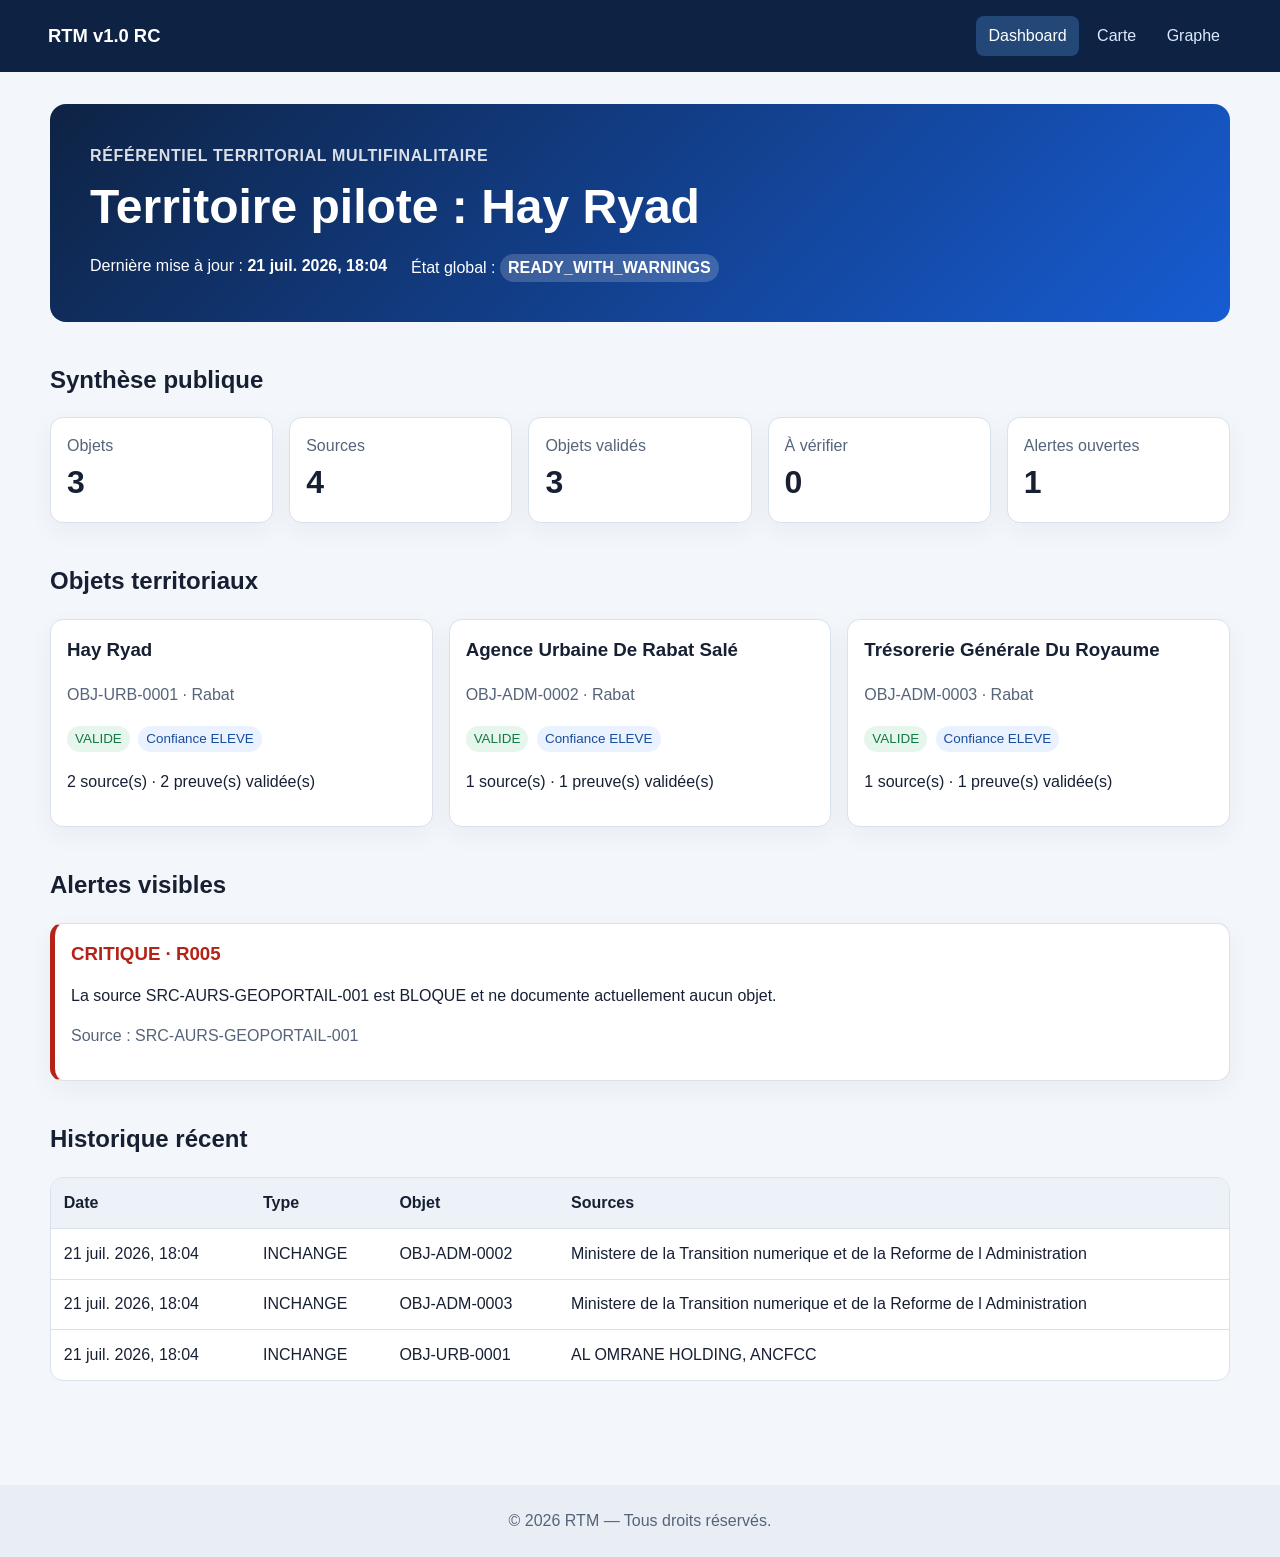
==== public/index.html @ e97866cd "release: RTM v1.0 RC pilot deployment" ====
<!doctype html>
<html lang="fr">
<head>
  <meta charset="utf-8">
  <meta name="viewport" content="width=device-width, initial-scale=1">
  <meta name="description" content="Tableau de bord public du RTM v1.0 RC pour le territoire pilote Hay Ryad.">
  <title>RTM v1.0 RC — Tableau de bord</title>
  <link rel="icon" href="data:,">
  <link rel="stylesheet" href="assets/styles.css">
  <script src="assets/app.js" defer></script>
</head>
<body data-page="dashboard">
  <header class="site-header">
    <a class="brand" href="index.html" aria-label="Accueil RTM">RTM v1.0 RC</a>
    <nav aria-label="Navigation principale">
      <a aria-current="page" href="index.html">Dashboard</a>
      <a href="map.html">Carte</a>
      <a href="relations.html">Graphe</a>
    </nav>
  </header>
  <main>
    <section class="hero">
      <p class="eyebrow">Référentiel Territorial Multifinalitaire</p>
      <h1>Territoire pilote : Hay Ryad</h1>
      <div class="meta-line">
        <span>Dernière mise à jour : <strong id="last-updated">Chargement…</strong></span>
        <span>État global : <strong id="global-status" class="status">Chargement…</strong></span>
      </div>
    </section>

    <section aria-labelledby="summary-title">
      <h2 id="summary-title">Synthèse publique</h2>
      <div id="metrics" class="metric-grid" aria-live="polite"></div>
    </section>

    <section aria-labelledby="objects-title">
      <h2 id="objects-title">Objets territoriaux</h2>
      <div id="objects" class="object-grid" aria-live="polite"></div>
    </section>

    <section aria-labelledby="alerts-title">
      <h2 id="alerts-title">Alertes visibles</h2>
      <div id="alerts" aria-live="polite"></div>
    </section>

    <section aria-labelledby="history-title">
      <h2 id="history-title">Historique récent</h2>
      <div class="table-wrap">
        <table>
          <thead><tr><th>Date</th><th>Type</th><th>Objet</th><th>Sources</th></tr></thead>
          <tbody id="history"></tbody>
        </table>
      </div>
    </section>
  </main>
  <footer>© 2026 RTM — Tous droits réservés.</footer>
</body>
</html>
---- public/assets/styles.css ----
:root {
  color-scheme: light;
  --ink: #172033;
  --muted: #56647a;
  --surface: #ffffff;
  --canvas: #f3f6fa;
  --line: #d9e1ec;
  --brand: #175cd3;
  --brand-soft: #eaf2ff;
  --good: #117a43;
  --warn: #a15c00;
  --critical: #b42318;
  font-family: "Segoe UI", Arial, sans-serif;
}

* { box-sizing: border-box; }
body { margin: 0; color: var(--ink); background: var(--canvas); line-height: 1.5; }
a { color: var(--brand); }
.site-header { display: flex; justify-content: space-between; align-items: center; gap: 1rem; padding: 1rem clamp(1rem, 4vw, 3rem); background: #0e2344; color: #fff; }
.brand { color: #fff; font-size: 1.15rem; font-weight: 800; text-decoration: none; }
nav { display: flex; gap: .4rem; flex-wrap: wrap; }
nav a { color: #dce9ff; padding: .5rem .75rem; border-radius: .5rem; text-decoration: none; }
nav a:hover, nav a[aria-current="page"] { color: #fff; background: #234877; }
main { width: min(1180px, calc(100% - 2rem)); margin: 0 auto; padding: 2rem 0 4rem; }
section { margin-bottom: 2.5rem; }
.hero { padding: clamp(1.4rem, 4vw, 2.5rem); background: linear-gradient(135deg, #0e2344, #175cd3); color: #fff; border-radius: 1rem; }
.hero.compact { padding-block: 1.5rem; }
.hero h1 { margin: .2rem 0 .7rem; font-size: clamp(1.8rem, 4vw, 3rem); }
.hero p { max-width: 780px; }
.eyebrow { margin: 0; font-weight: 700; letter-spacing: .04em; text-transform: uppercase; opacity: .85; }
.meta-line { display: flex; gap: .75rem 1.5rem; flex-wrap: wrap; }
.status { display: inline-block; padding: .1rem .5rem; border-radius: 999px; background: rgba(255,255,255,.18); }
.metric-grid, .object-grid { display: grid; grid-template-columns: repeat(auto-fit, minmax(190px, 1fr)); gap: 1rem; }
.metric, .object-card, .alert, .relation-card, .detail-panel { background: var(--surface); border: 1px solid var(--line); border-radius: .8rem; padding: 1rem; box-shadow: 0 8px 24px rgba(30,55,90,.05); }
.metric strong { display: block; font-size: 2rem; }
.metric span, .muted { color: var(--muted); }
.object-card h3, .relation-card h3 { margin-top: 0; }
.tag { display: inline-block; margin: .15rem .25rem .15rem 0; padding: .2rem .5rem; border-radius: 999px; background: var(--brand-soft); color: #174d9b; font-size: .84rem; }
.tag.good { background: #e6f6ed; color: var(--good); }
.alert { border-left: .35rem solid var(--critical); }
.alert h3 { margin: 0 0 .35rem; color: var(--critical); }
.table-wrap { overflow-x: auto; background: var(--surface); border: 1px solid var(--line); border-radius: .8rem; }
table { width: 100%; border-collapse: collapse; }
th, td { text-align: left; padding: .8rem; border-bottom: 1px solid var(--line); vertical-align: top; }
th { background: #edf2f8; }
tr:last-child td { border-bottom: 0; }
.map-shell { min-height: 520px; padding: 1rem; background: var(--surface); border: 1px solid var(--line); border-radius: .8rem; overflow: auto; }
.map-shell svg { display: block; width: 100%; min-width: 680px; height: auto; }
.map-marker { cursor: pointer; }
.map-marker:focus circle, .map-marker:hover circle { stroke: #0e2344; stroke-width: 4; }
.detail-panel { margin-top: 1rem; min-height: 5rem; white-space: pre-line; }
.relations-list { display: grid; gap: 1rem; }
.relation-flow { display: flex; align-items: center; gap: .65rem; flex-wrap: wrap; margin: .8rem 0; }
.node { padding: .65rem .8rem; border: 1px solid #bdd2f2; border-radius: .6rem; background: var(--brand-soft); }
.arrow { color: var(--muted); font-weight: 700; }
.source-list { margin: .6rem 0 0; padding-left: 1.2rem; }
.error { color: var(--critical); font-weight: 700; }
.sr-only { position: absolute; width: 1px; height: 1px; padding: 0; margin: -1px; overflow: hidden; clip: rect(0,0,0,0); white-space: nowrap; border: 0; }
footer { padding: 1.5rem; text-align: center; color: var(--muted); background: #e9eef5; }
@media (max-width: 640px) {
  .site-header { align-items: flex-start; flex-direction: column; }
  main { width: min(100% - 1rem, 1180px); padding-top: 1rem; }
}
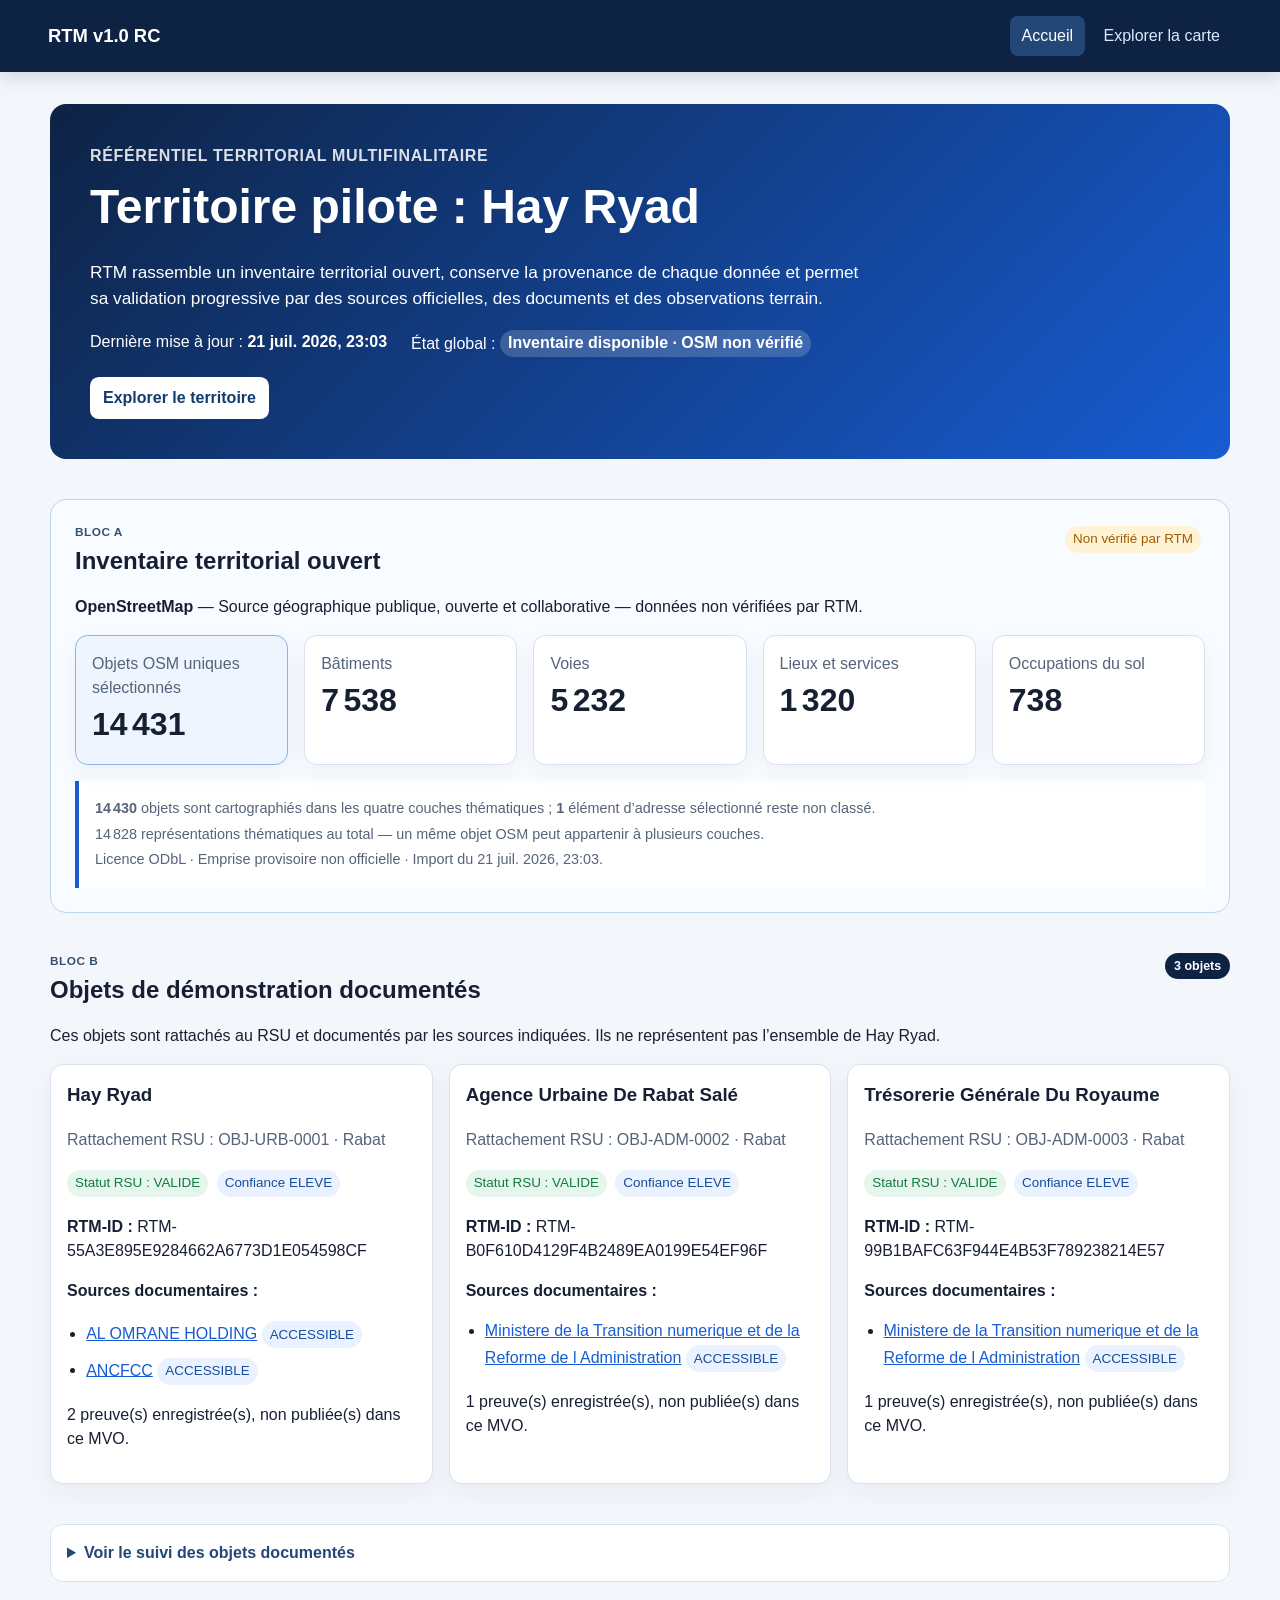
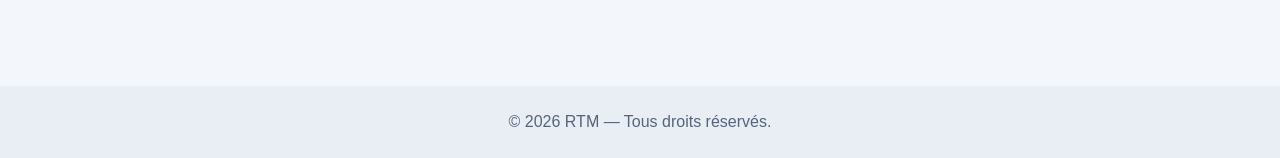
==== commit 94bb3eb6: "fix: harmonize RTM public MVO" ====
--- a/public/index.html
+++ b/public/index.html
@@ -3,7 +3,7 @@
 <head>
   <meta charset="utf-8">
   <meta name="viewport" content="width=device-width, initial-scale=1">
-  <meta name="description" content="Tableau de bord public du RTM v1.0 RC pour le territoire pilote Hay Ryad.">
+  <meta name="description" content="Inventaire territorial ouvert et objets RTM documentés pour le territoire pilote Hay Ryad.">
   <title>RTM v1.0 RC — Tableau de bord</title>
   <link rel="icon" href="data:,">
   <link rel="stylesheet" href="assets/styles.css">
@@ -13,45 +13,65 @@
   <header class="site-header">
     <a class="brand" href="index.html" aria-label="Accueil RTM">RTM v1.0 RC</a>
     <nav aria-label="Navigation principale">
-      <a aria-current="page" href="index.html">Dashboard</a>
-      <a href="map.html">Carte</a>
-      <a href="relations.html">Graphe</a>
+      <a aria-current="page" href="index.html">Accueil</a>
+      <a href="map.html">Explorer la carte</a>
     </nav>
   </header>
   <main>
     <section class="hero">
       <p class="eyebrow">Référentiel Territorial Multifinalitaire</p>
       <h1>Territoire pilote : Hay Ryad</h1>
+      <p class="hero-intro">RTM rassemble un inventaire territorial ouvert, conserve la provenance de chaque donnée et permet sa validation progressive par des sources officielles, des documents et des observations terrain.</p>
       <div class="meta-line">
         <span>Dernière mise à jour : <strong id="last-updated">Chargement…</strong></span>
         <span>État global : <strong id="global-status" class="status">Chargement…</strong></span>
       </div>
+      <p class="hero-action"><a class="button light" href="map.html">Explorer le territoire</a></p>
     </section>
 
-    <section aria-labelledby="summary-title">
-      <h2 id="summary-title">Synthèse publique</h2>
-      <div id="metrics" class="metric-grid" aria-live="polite"></div>
+    <section class="inventory-section" aria-labelledby="inventory-title">
+      <div class="section-heading">
+        <div>
+          <p class="eyebrow dark">Bloc A</p>
+          <h2 id="inventory-title">Inventaire territorial ouvert</h2>
+        </div>
+        <span class="tag warn">Non vérifié par RTM</span>
+      </div>
+      <p><strong>OpenStreetMap</strong> — Source géographique publique, ouverte et collaborative — données non vérifiées par RTM.</p>
+      <div id="inventory-metrics" class="metric-grid inventory-metrics" aria-live="polite"></div>
+      <div id="inventory-method" class="method-note" aria-live="polite"></div>
     </section>
 
     <section aria-labelledby="objects-title">
-      <h2 id="objects-title">Objets territoriaux</h2>
+      <div class="section-heading">
+        <div>
+          <p class="eyebrow dark">Bloc B</p>
+          <h2 id="objects-title">Objets de démonstration documentés</h2>
+        </div>
+        <strong id="documented-count" class="count-badge">0 objet</strong>
+      </div>
+      <p>Ces objets sont rattachés au RSU et documentés par les sources indiquées. Ils ne représentent pas l’ensemble de Hay Ryad.</p>
       <div id="objects" class="object-grid" aria-live="polite"></div>
     </section>
 
-    <section aria-labelledby="alerts-title">
-      <h2 id="alerts-title">Alertes visibles</h2>
-      <div id="alerts" aria-live="polite"></div>
-    </section>
-
-    <section aria-labelledby="history-title">
-      <h2 id="history-title">Historique récent</h2>
-      <div class="table-wrap">
-        <table>
-          <thead><tr><th>Date</th><th>Type</th><th>Objet</th><th>Sources</th></tr></thead>
-          <tbody id="history"></tbody>
-        </table>
+    <details class="secondary-disclosure">
+      <summary>Voir le suivi des objets documentés</summary>
+      <div class="secondary-content">
+        <section aria-labelledby="alerts-title">
+          <h2 id="alerts-title">Alertes visibles</h2>
+          <div id="alerts" aria-live="polite"></div>
+        </section>
+        <section aria-labelledby="history-title">
+          <h2 id="history-title">Historique récent</h2>
+          <div class="table-wrap">
+            <table>
+              <thead><tr><th>Date</th><th>Type</th><th>Objet</th><th>Sources</th></tr></thead>
+              <tbody id="history"></tbody>
+            </table>
+          </div>
+        </section>
       </div>
-    </section>
+    </details>
   </main>
   <footer>© 2026 RTM — Tous droits réservés.</footer>
 </body>
--- a/public/assets/styles.css
+++ b/public/assets/styles.css
@@ -16,7 +16,7 @@
 * { box-sizing: border-box; }
 body { margin: 0; color: var(--ink); background: var(--canvas); line-height: 1.5; }
 a { color: var(--brand); }
-.site-header { display: flex; justify-content: space-between; align-items: center; gap: 1rem; padding: 1rem clamp(1rem, 4vw, 3rem); background: #0e2344; color: #fff; }
+.site-header { position: relative; z-index: 1001; display: flex; justify-content: space-between; align-items: center; gap: 1rem; padding: 1rem clamp(1rem, 4vw, 3rem); background: #0e2344; color: #fff; box-shadow: 0 4px 18px rgba(14,35,68,.16); }
 .brand { color: #fff; font-size: 1.15rem; font-weight: 800; text-decoration: none; }
 nav { display: flex; gap: .4rem; flex-wrap: wrap; }
 nav a { color: #dce9ff; padding: .5rem .75rem; border-radius: .5rem; text-decoration: none; }
@@ -27,16 +27,20 @@
 .hero.compact { padding-block: 1.5rem; }
 .hero h1 { margin: .2rem 0 .7rem; font-size: clamp(1.8rem, 4vw, 3rem); }
 .hero p { max-width: 780px; }
+.hero-intro { font-size: 1.08rem; }
+.hero-action { margin: 1.25rem 0 0; }
 .eyebrow { margin: 0; font-weight: 700; letter-spacing: .04em; text-transform: uppercase; opacity: .85; }
 .meta-line { display: flex; gap: .75rem 1.5rem; flex-wrap: wrap; }
 .status { display: inline-block; padding: .1rem .5rem; border-radius: 999px; background: rgba(255,255,255,.18); }
 .metric-grid, .object-grid { display: grid; grid-template-columns: repeat(auto-fit, minmax(190px, 1fr)); gap: 1rem; }
 .metric, .object-card, .alert, .relation-card, .detail-panel { background: var(--surface); border: 1px solid var(--line); border-radius: .8rem; padding: 1rem; box-shadow: 0 8px 24px rgba(30,55,90,.05); }
+.object-card { overflow-wrap: anywhere; }
 .metric strong { display: block; font-size: 2rem; }
 .metric span, .muted { color: var(--muted); }
 .object-card h3, .relation-card h3 { margin-top: 0; }
 .tag { display: inline-block; margin: .15rem .25rem .15rem 0; padding: .2rem .5rem; border-radius: 999px; background: var(--brand-soft); color: #174d9b; font-size: .84rem; }
 .tag.good { background: #e6f6ed; color: var(--good); }
+.tag.warn { background: #fff3d6; color: var(--warn); }
 .alert { border-left: .35rem solid var(--critical); }
 .alert h3 { margin: 0 0 .35rem; color: var(--critical); }
 .table-wrap { overflow-x: auto; background: var(--surface); border: 1px solid var(--line); border-radius: .8rem; }
@@ -44,20 +48,96 @@
 th, td { text-align: left; padding: .8rem; border-bottom: 1px solid var(--line); vertical-align: top; }
 th { background: #edf2f8; }
 tr:last-child td { border-bottom: 0; }
-.map-shell { min-height: 520px; padding: 1rem; background: var(--surface); border: 1px solid var(--line); border-radius: .8rem; overflow: auto; }
-.map-shell svg { display: block; width: 100%; min-width: 680px; height: auto; }
-.map-marker { cursor: pointer; }
-.map-marker:focus circle, .map-marker:hover circle { stroke: #0e2344; stroke-width: 4; }
-.detail-panel { margin-top: 1rem; min-height: 5rem; white-space: pre-line; }
+.map-hero { margin-bottom: 1.25rem; }
+.map-source-note { margin: 1rem 0 0; padding: .75rem .9rem; border-left: .3rem solid #9cc2ff; background: rgba(255,255,255,.1); }
+.map-disclaimer { margin: 1rem 0 0; padding: .75rem .9rem; border: 1px solid rgba(255,255,255,.35); border-radius: .7rem; background: rgba(255,255,255,.12); }
+.map-workspace { display: grid; grid-template-columns: minmax(260px, 310px) minmax(0, 1fr); grid-template-areas: "controls stage" "details stage"; gap: 1rem; align-items: start; }
+.map-panel { grid-area: controls; background: var(--surface); border: 1px solid var(--line); border-radius: .85rem; box-shadow: 0 8px 24px rgba(30,55,90,.05); overflow: hidden; }
+.map-panel > summary { display: none; padding: .9rem 1rem; cursor: pointer; font-weight: 750; }
+.map-panel-content { padding: 1rem; }
+.panel-heading { display: flex; align-items: flex-start; justify-content: space-between; gap: .75rem; margin-bottom: 1rem; }
+.panel-heading h2 { margin: .1rem 0 0; font-size: 1.15rem; }
+.eyebrow.dark { color: #36506f; font-size: .74rem; opacity: 1; }
+.count-badge { flex: 0 0 auto; padding: .25rem .55rem; border-radius: 999px; background: #0e2344; color: #fff; font-size: .78rem; font-weight: 750; }
+.search-field { display: grid; gap: .35rem; margin-bottom: 1rem; color: var(--muted); font-size: .86rem; font-weight: 650; }
+.search-field input { width: 100%; min-height: 2.7rem; padding: .6rem .7rem; border: 1px solid #b8c5d6; border-radius: .55rem; background: #fff; color: var(--ink); font: inherit; }
+.search-field input:focus { outline: 3px solid rgba(23,92,211,.18); border-color: var(--brand); }
+.search-results { display: grid; gap: .35rem; margin: -.55rem 0 1rem; }
+.search-results:empty { display: none; }
+.search-results p { margin: 0; font-size: .8rem; }
+.search-results button { display: grid; gap: .1rem; width: 100%; padding: .55rem .65rem; border: 1px solid #c8d4e2; border-radius: .55rem; background: #f8fafc; color: var(--ink); font: inherit; text-align: left; cursor: pointer; }
+.search-results button:hover, .search-results button:focus-visible { border-color: var(--brand); background: var(--brand-soft); outline: 0; }
+.search-results button strong { font-size: .82rem; }
+.search-results button span { color: var(--muted); font-size: .72rem; }
+.control-group { display: grid; gap: .45rem; margin: 0 0 1rem; padding: .8rem; border: 1px solid var(--line); border-radius: .65rem; }
+.control-group legend { padding: 0 .35rem; color: #30445f; font-size: .85rem; font-weight: 750; }
+.control-group label { display: flex; align-items: flex-start; gap: .5rem; min-height: 1.6rem; color: #34445d; font-size: .86rem; cursor: pointer; }
+.control-group input { margin-top: .18rem; accent-color: var(--brand); }
+.legend { display: grid; grid-template-columns: 1fr 1fr; gap: .45rem .7rem; font-size: .78rem; color: var(--muted); }
+.legend h3 { grid-column: 1 / -1; margin: 0 0 .2rem; color: var(--ink); font-size: .9rem; }
+.legend span { display: flex; align-items: center; gap: .4rem; }
+.legend-swatch { width: .85rem; height: .85rem; border: 2px solid currentColor; border-radius: .18rem; background: currentColor; opacity: .78; }
+.legend-swatch.rtm { color: #ea580c; border-radius: 50%; }
+.legend-swatch.place { color: #8b5cf6; border-radius: 50%; }
+.legend-swatch.road { height: .2rem; color: #2563eb; border: 0; }
+.legend-swatch.building { color: #94a3b8; }
+.legend-swatch.landuse { color: #65a30d; }
+.legend-swatch.observation { color: #be123c; border-radius: 50%; }
+.map-stage { grid-area: stage; min-width: 0; padding: .65rem; border: 1px solid var(--line); border-radius: .85rem; background: var(--surface); box-shadow: 0 8px 24px rgba(30,55,90,.05); }
+.map-toolbar { display: flex; align-items: center; justify-content: space-between; gap: .75rem; min-height: 2.8rem; padding: 0 .15rem .65rem; }
+.button { min-height: 2.35rem; padding: .5rem .75rem; border: 1px solid transparent; border-radius: .55rem; background: var(--brand); color: #fff; font: inherit; font-weight: 700; cursor: pointer; }
+.button:hover { filter: brightness(.94); }
+.button:focus-visible { outline: 3px solid rgba(23,92,211,.25); outline-offset: 2px; }
+.button.light { display: inline-flex; align-items: center; background: #fff; color: #123b70; text-decoration: none; }
+.button.secondary { border-color: #b9c8da; background: #f8fafc; color: #193656; }
+.map-status { color: var(--muted); font-size: .8rem; text-align: right; }
+.error-text { color: var(--critical); font-weight: 700; }
+.leaflet-map { width: 100%; height: min(72vh, 720px); min-height: 560px; border-radius: .6rem; background: #dce5ec; }
+.leaflet-container { font-family: "Segoe UI", Arial, sans-serif; }
+.leaflet-tooltip { border: 0; border-radius: .4rem; box-shadow: 0 5px 18px rgba(14,35,68,.2); color: var(--ink); font-weight: 650; }
+.map-detail { grid-area: details; min-height: 10rem; margin: 0; overflow-wrap: anywhere; }
+.map-detail h2 { margin: .15rem 0 .65rem; font-size: 1.2rem; }
+.feature-details { display: grid; gap: .55rem; margin: .8rem 0 0; }
+.feature-details div { padding-top: .5rem; border-top: 1px solid var(--line); }
+.feature-details dt { color: var(--muted); font-size: .75rem; font-weight: 750; text-transform: uppercase; letter-spacing: .035em; }
+.feature-details dd { margin: .12rem 0 0; font-size: .88rem; }
 .relations-list { display: grid; gap: 1rem; }
 .relation-flow { display: flex; align-items: center; gap: .65rem; flex-wrap: wrap; margin: .8rem 0; }
 .node { padding: .65rem .8rem; border: 1px solid #bdd2f2; border-radius: .6rem; background: var(--brand-soft); }
 .arrow { color: var(--muted); font-weight: 700; }
 .source-list { margin: .6rem 0 0; padding-left: 1.2rem; }
+.source-list.compact { display: grid; gap: .35rem; }
+.section-heading { display: flex; align-items: flex-start; justify-content: space-between; gap: 1rem; margin-bottom: .7rem; }
+.section-heading h2 { margin: .1rem 0 0; }
+.inventory-section { padding: clamp(1.1rem, 3vw, 1.5rem); border: 1px solid #bfd3ef; border-radius: 1rem; background: #f8fbff; }
+.inventory-metrics .metric:first-child { border-color: #8bb2e9; background: #eef5ff; }
+.method-note { margin-top: 1rem; padding: .8rem 1rem; border-left: .3rem solid var(--brand); background: #fff; color: var(--muted); font-size: .9rem; }
+.method-note p { margin: .25rem 0; }
+.secondary-disclosure { margin-bottom: 2.5rem; border: 1px solid var(--line); border-radius: .8rem; background: var(--surface); }
+.secondary-disclosure > summary { padding: 1rem; color: #234877; font-weight: 750; cursor: pointer; }
+.secondary-content { padding: 0 1rem 1rem; }
+.secondary-content section:last-child { margin-bottom: 0; }
 .error { color: var(--critical); font-weight: 700; }
 .sr-only { position: absolute; width: 1px; height: 1px; padding: 0; margin: -1px; overflow: hidden; clip: rect(0,0,0,0); white-space: nowrap; border: 0; }
 footer { padding: 1.5rem; text-align: center; color: var(--muted); background: #e9eef5; }
 @media (max-width: 640px) {
   .site-header { align-items: flex-start; flex-direction: column; }
   main { width: min(100% - 1rem, 1180px); padding-top: 1rem; }
+  .section-heading { align-items: flex-start; flex-direction: column; }
 }
+
+@media (max-width: 820px) {
+  .map-workspace { grid-template-columns: minmax(0, 1fr); grid-template-areas: "stage" "controls" "details"; }
+  .map-panel > summary { display: list-item; }
+  .map-panel:not([open]) .map-panel-content { display: none; }
+  .leaflet-map { height: 58vh; min-height: 420px; }
+  .map-status { max-width: 55%; }
+}
+
+@media (max-width: 480px) {
+  .hero.compact { padding: 1.15rem; }
+  .map-toolbar { align-items: stretch; flex-direction: column; }
+  .map-status { max-width: none; text-align: left; }
+  .leaflet-map { height: 54vh; min-height: 360px; }
+  .legend { grid-template-columns: 1fr; }
+}
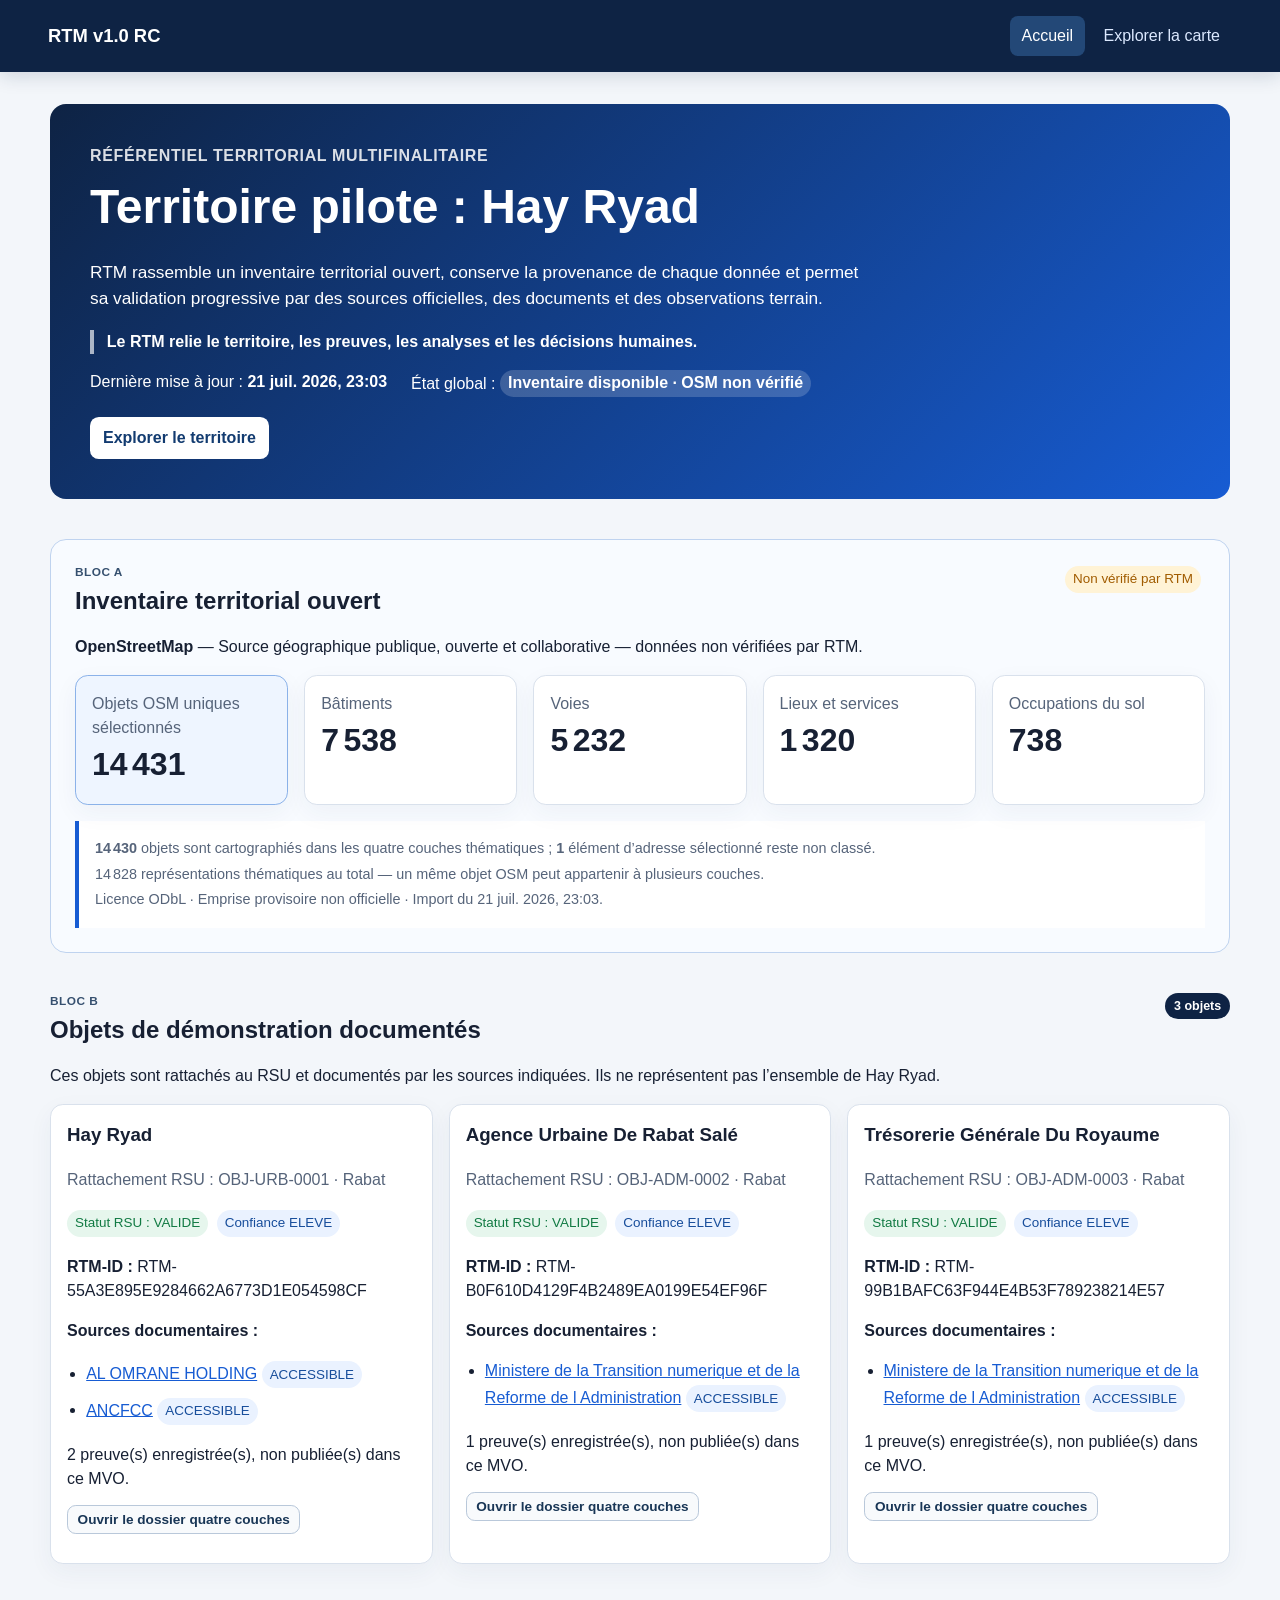
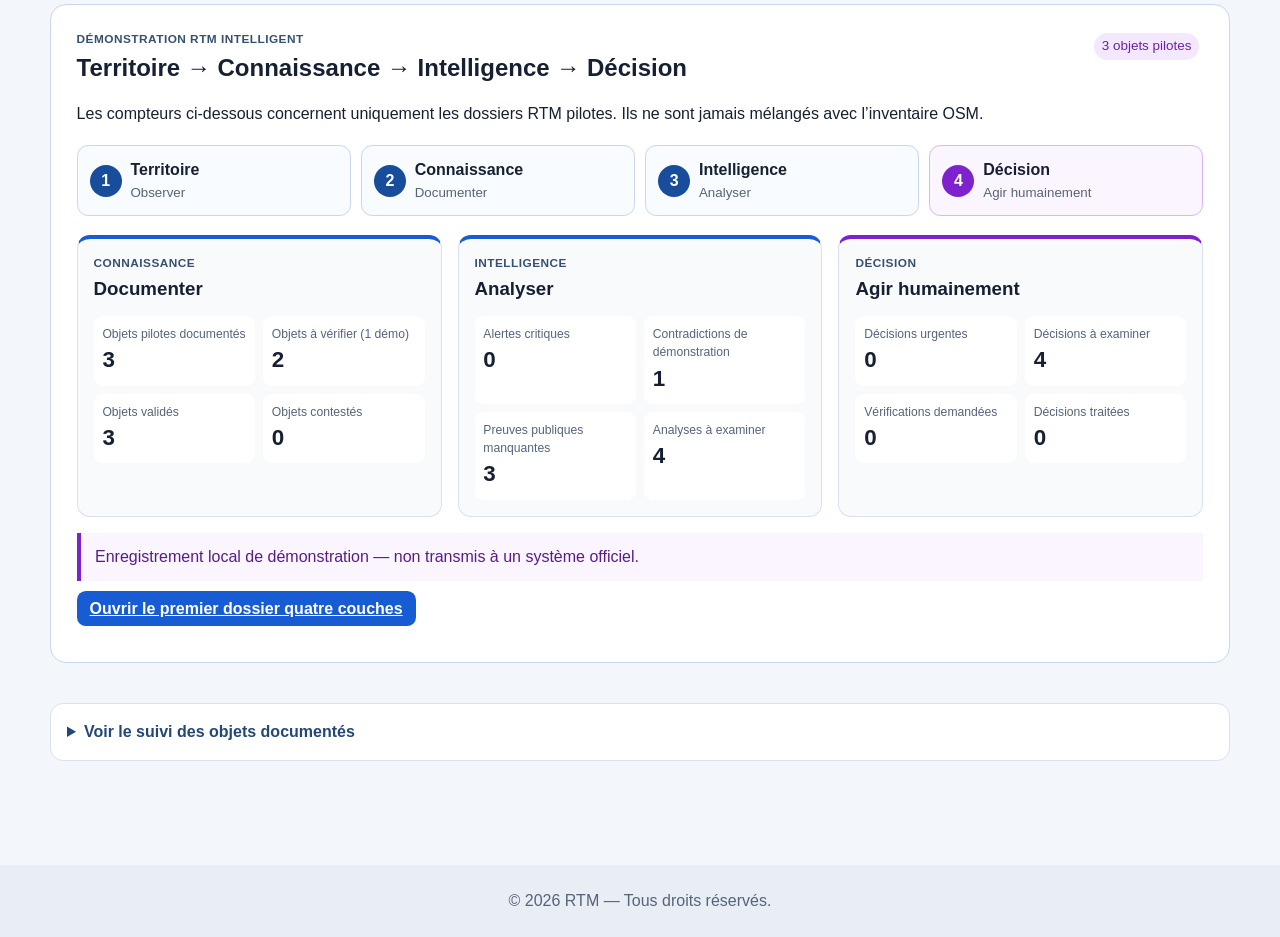
==== commit 622b447a: "feat: add RTM four-layer decision journey" ====
--- a/public/index.html
+++ b/public/index.html
@@ -8,6 +8,7 @@
   <link rel="icon" href="data:,">
   <link rel="stylesheet" href="assets/styles.css">
   <script src="assets/app.js" defer></script>
+  <script src="assets/four-layers.js" defer></script>
 </head>
 <body data-page="dashboard">
   <header class="site-header">
@@ -22,6 +23,7 @@
       <p class="eyebrow">Référentiel Territorial Multifinalitaire</p>
       <h1>Territoire pilote : Hay Ryad</h1>
       <p class="hero-intro">RTM rassemble un inventaire territorial ouvert, conserve la provenance de chaque donnée et permet sa validation progressive par des sources officielles, des documents et des observations terrain.</p>
+      <p class="hero-bridge">Le RTM relie le territoire, les preuves, les analyses et les décisions humaines.</p>
       <div class="meta-line">
         <span>Dernière mise à jour : <strong id="last-updated">Chargement…</strong></span>
         <span>État global : <strong id="global-status" class="status">Chargement…</strong></span>
@@ -54,6 +56,24 @@
       <div id="objects" class="object-grid" aria-live="polite"></div>
     </section>
 
+    <section class="decision-zone" aria-labelledby="decision-zone-title">
+      <div class="section-heading">
+        <div>
+          <p class="eyebrow dark">Démonstration RTM intelligent</p>
+          <h2 id="decision-zone-title">Territoire → Connaissance → Intelligence → Décision</h2>
+        </div>
+        <span class="tag demo">3 objets pilotes</span>
+      </div>
+      <p>Les compteurs ci-dessous concernent uniquement les dossiers RTM pilotes. Ils ne sont jamais mélangés avec l’inventaire OSM.</p>
+      <div class="four-layer-overview" aria-label="Les quatre couches du RTM">
+        <div class="layer-step"><span>1</span><strong>Territoire</strong><small>Observer</small></div>
+        <div class="layer-step"><span>2</span><strong>Connaissance</strong><small>Documenter</small></div>
+        <div class="layer-step"><span>3</span><strong>Intelligence</strong><small>Analyser</small></div>
+        <div class="layer-step human"><span>4</span><strong>Décision</strong><small>Agir humainement</small></div>
+      </div>
+      <div id="four-layer-dashboard" aria-live="polite"><p class="muted">Chargement des dossiers pilotes…</p></div>
+    </section>
+
     <details class="secondary-disclosure">
       <summary>Voir le suivi des objets documentés</summary>
       <div class="secondary-content">
--- a/public/assets/styles.css
+++ b/public/assets/styles.css
@@ -28,6 +28,7 @@
 .hero h1 { margin: .2rem 0 .7rem; font-size: clamp(1.8rem, 4vw, 3rem); }
 .hero p { max-width: 780px; }
 .hero-intro { font-size: 1.08rem; }
+.hero-bridge { padding-left: .8rem; border-left: .25rem solid rgba(255,255,255,.65); font-weight: 700; }
 .hero-action { margin: 1.25rem 0 0; }
 .eyebrow { margin: 0; font-weight: 700; letter-spacing: .04em; text-transform: uppercase; opacity: .85; }
 .meta-line { display: flex; gap: .75rem 1.5rem; flex-wrap: wrap; }
@@ -41,6 +42,8 @@
 .tag { display: inline-block; margin: .15rem .25rem .15rem 0; padding: .2rem .5rem; border-radius: 999px; background: var(--brand-soft); color: #174d9b; font-size: .84rem; }
 .tag.good { background: #e6f6ed; color: var(--good); }
 .tag.warn { background: #fff3d6; color: var(--warn); }
+.tag.critical { background: #feeceb; color: var(--critical); }
+.tag.demo { background: #f3e8ff; color: #6b21a8; }
 .alert { border-left: .35rem solid var(--critical); }
 .alert h3 { margin: 0 0 .35rem; color: var(--critical); }
 .table-wrap { overflow-x: auto; background: var(--surface); border: 1px solid var(--line); border-radius: .8rem; }
@@ -90,6 +93,8 @@
 .button:focus-visible { outline: 3px solid rgba(23,92,211,.25); outline-offset: 2px; }
 .button.light { display: inline-flex; align-items: center; background: #fff; color: #123b70; text-decoration: none; }
 .button.secondary { border-color: #b9c8da; background: #f8fafc; color: #193656; }
+.button.small { min-height: 2rem; padding: .38rem .6rem; font-size: .85rem; text-decoration: none; }
+.button:disabled { cursor: not-allowed; filter: grayscale(.7); opacity: .55; }
 .map-status { color: var(--muted); font-size: .8rem; text-align: right; }
 .error-text { color: var(--critical); font-weight: 700; }
 .leaflet-map { width: 100%; height: min(72vh, 720px); min-height: 560px; border-radius: .6rem; background: #dce5ec; }
@@ -117,6 +122,56 @@
 .secondary-disclosure > summary { padding: 1rem; color: #234877; font-weight: 750; cursor: pointer; }
 .secondary-content { padding: 0 1rem 1rem; }
 .secondary-content section:last-child { margin-bottom: 0; }
+.decision-zone { padding: clamp(1.1rem, 3vw, 1.6rem); border: 1px solid #c9d7ea; border-radius: 1rem; background: #fff; }
+.four-layer-overview { display: grid; grid-template-columns: repeat(4, 1fr); gap: .65rem; margin: 1.2rem 0; }
+.layer-step { display: grid; grid-template-columns: auto 1fr; gap: .05rem .55rem; align-items: center; padding: .75rem; border: 1px solid #c8d7eb; border-radius: .7rem; background: #f8fbff; }
+.layer-step > span, .layer-number { display: inline-grid; place-items: center; width: 2rem; height: 2rem; grid-row: 1 / span 2; border-radius: 50%; background: #174d9b; color: #fff; font-weight: 800; }
+.layer-step small { color: var(--muted); }
+.layer-step.human { border-color: #d8b4fe; background: #faf5ff; }
+.layer-step.human > span { background: #7e22ce; }
+.decision-dashboard-grid { display: grid; grid-template-columns: repeat(3, 1fr); gap: 1rem; }
+.decision-group { padding: 1rem; border: 1px solid var(--line); border-top: .3rem solid var(--brand); border-radius: .8rem; background: #f8fafc; }
+.decision-group.human { border-top-color: #7e22ce; }
+.decision-group h3 { margin: .15rem 0 .8rem; }
+.decision-metric-grid { display: grid; grid-template-columns: 1fr 1fr; gap: .5rem; }
+.decision-metric { padding: .55rem; border-radius: .55rem; background: #fff; }
+.decision-metric span { display: block; color: var(--muted); font-size: .76rem; }
+.decision-metric strong { font-size: 1.4rem; }
+.object-picker, .decision-picker { display: grid; gap: .35rem; max-width: 34rem; margin-top: 1rem; font-weight: 700; }
+.object-picker select, .decision-picker select { min-height: 2.8rem; padding: .55rem .7rem; border: 1px solid #b8c5d6; border-radius: .55rem; background: #fff; color: var(--ink); font: inherit; }
+.four-layer-shell { padding: clamp(1rem, 3vw, 1.5rem); border: 1px solid var(--line); border-radius: 1rem; background: #fff; }
+.layer-tabs { display: grid; grid-template-columns: repeat(4, 1fr); gap: .45rem; margin: 1.2rem 0; }
+.layer-tabs button { display: flex; align-items: center; gap: .5rem; min-height: 3.2rem; padding: .6rem .7rem; border: 1px solid #bdcce0; border-radius: .65rem; background: #f8fafc; color: #27415f; font: inherit; font-weight: 750; cursor: pointer; }
+.layer-tabs button span { display: inline-grid; place-items: center; width: 1.7rem; height: 1.7rem; border-radius: 50%; background: #dce9fb; color: #174d9b; }
+.layer-tabs button[aria-selected="true"] { border-color: #175cd3; background: #eaf2ff; color: #123b70; box-shadow: inset 0 0 0 1px #175cd3; }
+.layer-tabs button[aria-selected="true"] span { background: #175cd3; color: #fff; }
+.layer-panel { min-height: 24rem; padding: clamp(1rem, 3vw, 1.4rem); border: 1px solid #d4deeb; border-radius: .8rem; background: #fbfcfe; }
+.layer-heading { display: flex; align-items: center; gap: .75rem; margin-bottom: 1rem; }
+.layer-heading h3, .panel-action-row h3 { margin: .1rem 0 0; }
+.fact-grid, .knowledge-stat-grid { display: grid; grid-template-columns: repeat(auto-fit, minmax(190px, 1fr)); gap: .7rem; margin-bottom: 1rem; }
+.fact-grid > div, .knowledge-stat-grid > div { padding: .75rem; border: 1px solid var(--line); border-radius: .65rem; background: #fff; overflow-wrap: anywhere; }
+.fact-grid span, .knowledge-stat-grid span { display: block; color: var(--muted); font-size: .76rem; text-transform: uppercase; letter-spacing: .03em; }
+.fact-grid strong, .knowledge-stat-grid strong { display: block; margin-top: .2rem; }
+.knowledge-grid { display: grid; grid-template-columns: repeat(2, minmax(0, 1fr)); gap: .75rem; }
+.knowledge-card { padding: .85rem; border: 1px solid var(--line); border-radius: .7rem; background: #fff; overflow-wrap: anywhere; }
+.knowledge-card h4 { margin: 0 0 .55rem; }
+.knowledge-card ul { display: grid; gap: .55rem; margin: 0; padding-left: 1.2rem; }
+.panel-action-row { display: flex; justify-content: space-between; align-items: center; gap: 1rem; margin-bottom: .8rem; }
+.prudence-note, .local-storage-note { padding: .75rem .9rem; border-left: .3rem solid var(--warn); background: #fff8e8; color: #6f4a09; }
+.local-storage-note { border-left-color: #7e22ce; background: #faf5ff; color: #581c87; }
+.analysis-summary { margin: .8rem 0; padding: .65rem .8rem; border-radius: .6rem; background: #eaf2ff; color: #123b70; }
+.analysis-list { display: grid; gap: .75rem; }
+.analysis-card { padding: 1rem; border: 1px solid var(--line); border-left: .35rem solid var(--good); border-radius: .7rem; background: #fff; }
+.analysis-card.triggered { border-left-color: var(--warn); }
+.analysis-card-heading { display: flex; justify-content: space-between; align-items: flex-start; gap: .75rem; }
+.analysis-card h4 { margin: .1rem 0 0; }
+.analysis-details { display: grid; grid-template-columns: repeat(2, minmax(0, 1fr)); gap: .55rem; margin: .8rem 0 0; }
+.analysis-details div { padding: .6rem; border: 1px solid var(--line); border-radius: .55rem; background: #f8fafc; overflow-wrap: anywhere; }
+.analysis-details dt { color: var(--muted); font-size: .74rem; font-weight: 750; text-transform: uppercase; }
+.analysis-details dd { margin: .2rem 0 0; }
+.decision-card { margin-top: 1rem; padding: 1rem; border: 1px solid #d8b4fe; border-radius: .75rem; background: #fff; }
+.decision-actions { display: flex; flex-wrap: wrap; gap: .55rem; margin-top: 1rem; }
+.decision-feedback { min-height: 1.5rem; color: var(--good); font-weight: 700; }
 .error { color: var(--critical); font-weight: 700; }
 .sr-only { position: absolute; width: 1px; height: 1px; padding: 0; margin: -1px; overflow: hidden; clip: rect(0,0,0,0); white-space: nowrap; border: 0; }
 footer { padding: 1.5rem; text-align: center; color: var(--muted); background: #e9eef5; }
@@ -127,6 +182,9 @@
 }
 
 @media (max-width: 820px) {
+  .four-layer-overview, .decision-dashboard-grid { grid-template-columns: 1fr 1fr; }
+  .layer-tabs { grid-template-columns: 1fr 1fr; }
+  .knowledge-grid, .analysis-details { grid-template-columns: 1fr; }
   .map-workspace { grid-template-columns: minmax(0, 1fr); grid-template-areas: "stage" "controls" "details"; }
   .map-panel > summary { display: list-item; }
   .map-panel:not([open]) .map-panel-content { display: none; }
@@ -135,6 +193,9 @@
 }
 
 @media (max-width: 480px) {
+  .four-layer-overview, .decision-dashboard-grid { grid-template-columns: 1fr; }
+  .decision-metric-grid { grid-template-columns: 1fr 1fr; }
+  .panel-action-row, .analysis-card-heading { align-items: stretch; flex-direction: column; }
   .hero.compact { padding: 1.15rem; }
   .map-toolbar { align-items: stretch; flex-direction: column; }
   .map-status { max-width: none; text-align: left; }
